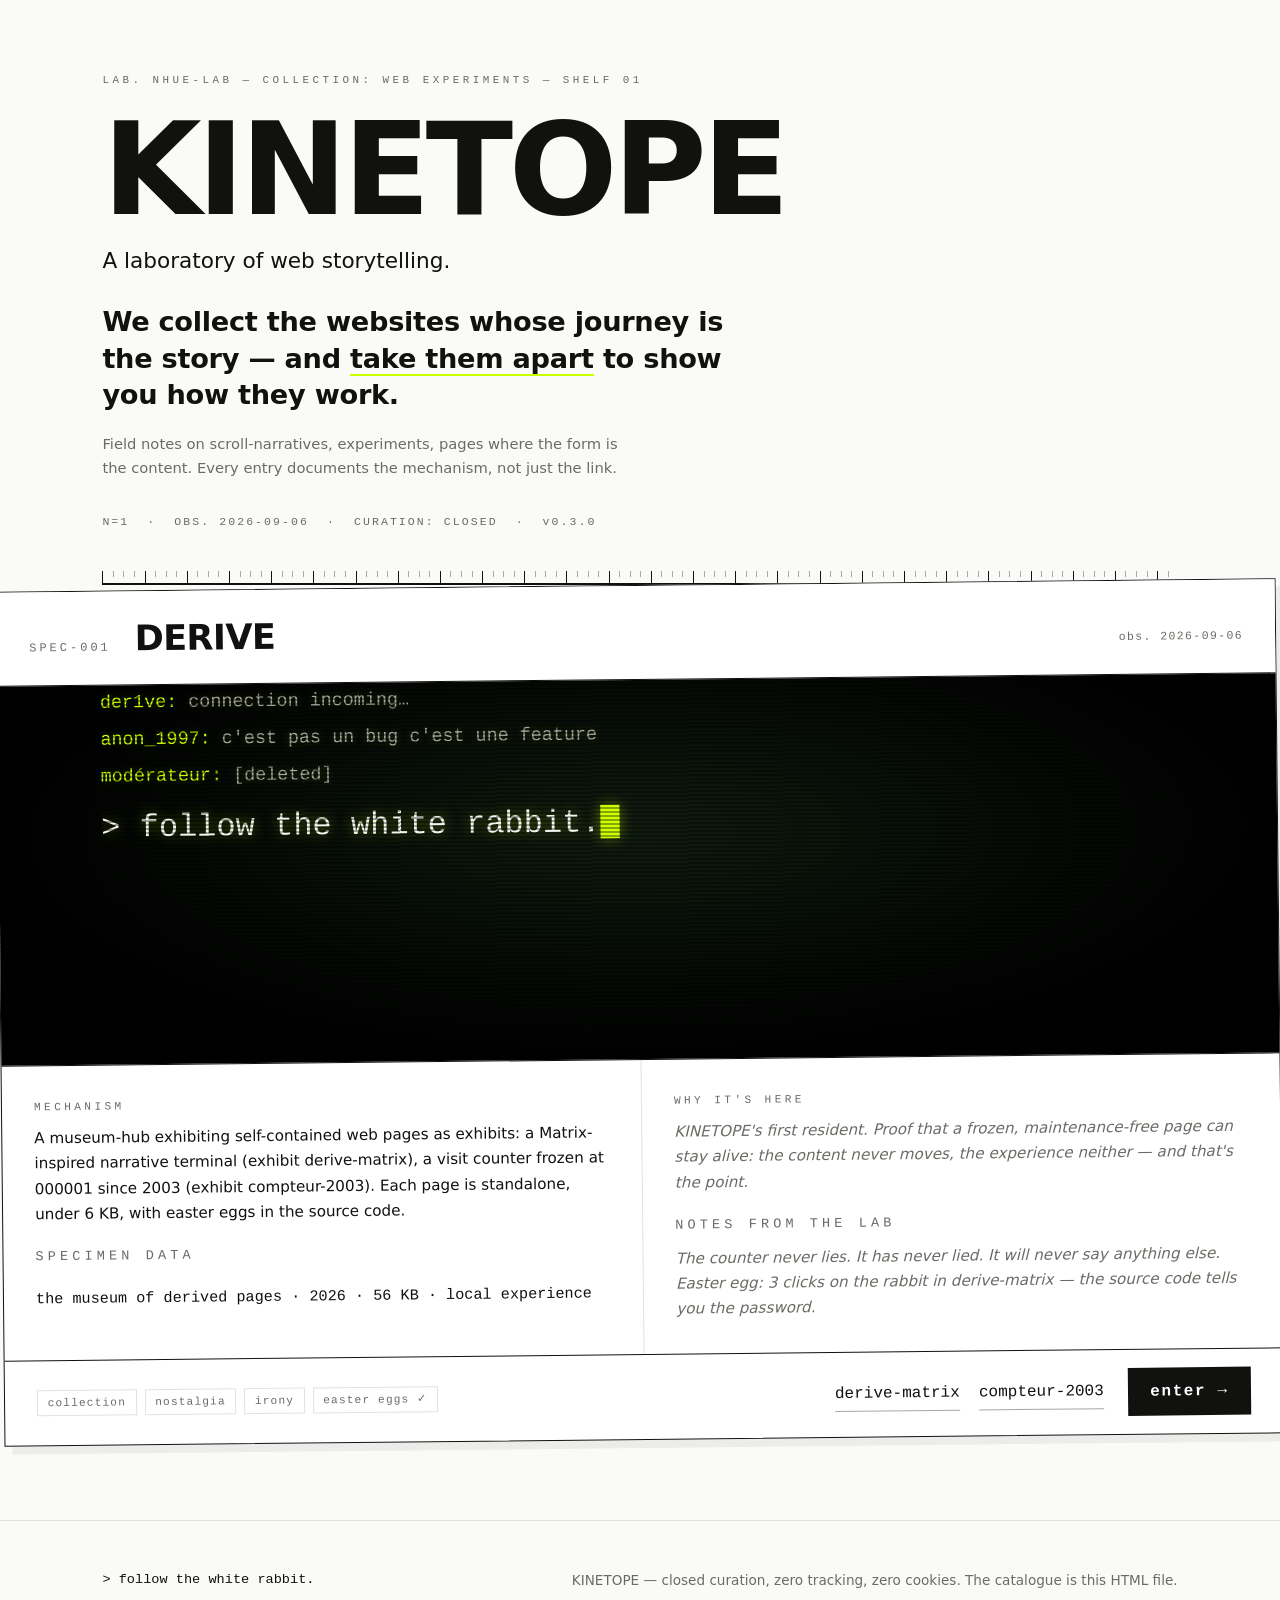
==== index.html @ b3e2f7eb "feat: hero — proposition de valeur en trois temps (nom, promesse, doctrine) + accent acide sur 'take" ====
<!DOCTYPE html>
<html lang="en">
<head>
<meta charset="utf-8">
<meta name="viewport" content="width=device-width, initial-scale=1">
<meta name="description" content="KINETOPE — a laboratory of web storytelling.">
<meta http-equiv="Content-Security-Policy" content="default-src 'none'; style-src 'self'">
<title>KINETOPE — a laboratory of web storytelling</title>
<link rel="stylesheet" href="style.css">
</head>
<body>

<header class="hero">
  <p class="sur-titre">LAB. NHUE-LAB — COLLECTION: WEB EXPERIMENTS — SHELF 01</p>
  <h1 class="logo">KINETOPE</h1>
  <p class="tagline">A laboratory of web storytelling.</p>
  <p class="valeur">We collect the websites whose journey is the story — and <em>take them
  apart</em> to show you how they work.</p>
  <p class="detail">Field notes on scroll-narratives, experiments, pages where the form is
  the content. Every entry documents the mechanism, not just the link.</p>
  <p class="status">N=1&nbsp;&nbsp;·&nbsp;&nbsp;OBS. 2026-09-06&nbsp;&nbsp;·&nbsp;&nbsp;CURATION: CLOSED&nbsp;&nbsp;·&nbsp;&nbsp;v0.3.0</p>
  <div class="regle" aria-hidden="true">
    <span></span><span></span><span></span><span></span><span></span><span></span><span></span><span></span><span></span><span></span><span></span><span></span><span></span><span></span><span></span><span></span><span></span><span></span><span></span><span></span><span></span><span></span><span></span><span></span><span></span><span></span><span></span><span></span><span></span><span></span><span></span><span></span><span></span><span></span><span></span><span></span><span></span><span></span><span></span><span></span><span></span><span></span><span></span><span></span><span></span><span></span><span></span><span></span><span></span><span></span><span></span><span></span><span></span><span></span><span></span><span></span><span></span><span></span><span></span><span></span><span></span><span></span><span></span><span></span><span></span><span></span><span></span><span></span><span></span><span></span><span></span><span></span><span></span><span></span><span></span><span></span><span></span><span></span><span></span><span></span><span></span><span></span><span></span><span></span><span></span><span></span><span></span><span></span><span></span><span></span><span></span><span></span><span></span><span></span><span></span><span></span><span></span><span></span><span></span><span></span><span></span><span></span>
  </div>
</header>

<main>

  <!-- ============================================================
       SPEC-001 — DERIVE
       Ajouter un spécimen = copier ce bloc, incrémenter SPEC-00N.
       La scène est la seule zone colorée : elle appartient au site.
       Les .anno sont des annotations de marge : changées à chaque
       spécimen, invisibles sous 1100px, jamais expliquées.
       ============================================================ -->
  <p class="anno anno-gauche" aria-hidden="true">fig. 1 — subject claims it is "not a blog".</p>
  <p class="anno anno-droite" aria-hidden="true">peer-reviewed by nobody, approved by everyone</p>

  <article class="fiche">
    <div class="tete">
      <span class="ref">SPEC-001</span>
      <h2>DERIVE</h2>
      <span class="obs">obs. 2026-09-06</span>
    </div>

    <a class="scene scene-terminal" href="sites/derive/hub.html" aria-label="Enter DERIVE — the museum of derived pages">
      <div class="scanlines" aria-hidden="true"></div>
      <p class="t"><b>der1ve:</b> connection incoming…</p>
      <p class="t"><b>anon_1997:</b> c'est pas un bug c'est une feature</p>
      <p class="t"><b>modérateur:</b> [deleted]</p>
      <p class="t grand caret">&gt; follow the white rabbit.</p>
      <span class="cta-hover" aria-hidden="true">enter the terminal →</span>
    </a>

    <div class="corps">
      <div>
        <p class="label">mechanism</p>
        <p>A museum-hub exhibiting self-contained web pages as exhibits: a Matrix-inspired
        narrative terminal (exhibit derive-matrix), a visit counter frozen at 000001 since 2003
        (exhibit compteur-2003). Each page is standalone, under 6 KB, with easter eggs in the
        source code.</p>
        <p class="label data">specimen data</p>
        <p class="data">the museum of derived pages · 2026 · 56 KB · local experience</p>
      </div>
      <div>
        <p class="label">why it's here</p>
        <p class="pourquoi">KINETOPE's first resident. Proof that a frozen, maintenance-free
        page can stay alive: the content never moves, the experience neither — and that's the point.</p>
        <p class="label data">notes from the lab</p>
        <p class="pourquoi">The counter never lies. It has never lied. It will never say anything
        else. Easter egg: 3 clicks on the rabbit in derive-matrix — the source code tells you
        the password.</p>
      </div>
    </div>

    <div class="pied">
      <div class="tags">
        <span>collection</span><span>nostalgia</span><span>irony</span><span>easter eggs ✓</span>
      </div>
      <ul class="exhibits">
        <li><a href="sites/derive/derive-matrix/">derive-matrix</a></li>
        <li><a href="sites/derive/compteur-2003/">compteur-2003</a></li>
      </ul>
      <a class="cta" href="sites/derive/hub.html">enter →</a>
    </div>
  </article>

</main>

<footer>
  <p class="signature">&gt; follow the white rabbit.</p>
  <p>KINETOPE — closed curation, zero tracking, zero cookies. The catalogue is this HTML file.</p>
</footer>

</body>
</html>
---- style.css ----
/* KINETOPE v6 — neutral laboratory chrome. The platform stays quiet; the specimens carry the color.
   Rule: every expressive choice (acid green, CRT, glow) belongs to the specimens, never to the lab. */
:root {
  --papier: #fafaf8;      /* lab paper */
  --encre: #111110;       /* ink */
  --gris: #6b6b66;
  --gris-clair: #a8a8a2;
  --ligne: #e2e2de;       /* hairlines */
  --acide: #ccff00;       /* reserved: data labels + status only, tiny surfaces */
  --mono: ui-monospace, "Cascadia Mono", Consolas, monospace;
  --sans: system-ui, -apple-system, "Segoe UI", sans-serif;
}

* { margin: 0; padding: 0; box-sizing: border-box; }
html { scroll-behavior: smooth; }

body {
  background: var(--papier);
  color: var(--encre);
  font-family: var(--sans);
  line-height: 1.65;
}

/* ===== Hero — cartouche de spécimen : précision obsessionnelle, zéro décoration ===== */
.hero { padding: 8vh 8vw 0; border-bottom: 0; position: relative; }

/* ligne d'archive au-dessus du nom : petite, mono, pile à gauche */
.sur-titre {
  font-family: var(--mono);
  font-size: 0.68rem;
  letter-spacing: 0.32em;
  color: var(--gris);
  text-transform: uppercase;
  margin-bottom: 1.2rem;
}

.logo {
  font-family: var(--sans);
  font-size: clamp(3rem, 11vw, 8rem);
  font-weight: 800;
  letter-spacing: -0.035em;
  line-height: 0.95;
}
.tagline {
  margin-top: 0.75rem;
  font-size: clamp(1rem, 2.2vw, 1.35rem);
  color: var(--encre);
}

/* la proposition de valeur : une phrase, taille intermédiaire, encre — le pivot du cartouche */
.valeur {
  margin-top: 1.6rem;
  max-width: 34ch;
  font-family: var(--sans);
  font-size: clamp(1.15rem, 2.6vw, 1.7rem);
  font-weight: 600;
  line-height: 1.35;
  letter-spacing: -0.01em;
  color: var(--encre);
}
.valeur em { font-style: normal; border-bottom: 2px solid var(--acide); }
.detail { margin-top: 1.1rem; max-width: 58ch; color: var(--gris); font-size: 0.92rem; }

/* ligne d'instrumentation façon méta de rapport */
.status {
  margin-top: 2rem;
  font-family: var(--mono);
  font-size: 0.72rem;
  letter-spacing: 0.18em;
  color: var(--gris);
}
.status b { color: var(--encre); font-weight: 600; }

/* la règle graduée : sépare le cartouche du reste, ticks tous les 1% (les 4e plus longs) */
.regle {
  margin-top: 2.5rem;
  height: 14px;
  display: flex;
  align-items: flex-start;
  border-bottom: 2px solid var(--encre);
  overflow: hidden;
}
.regle span {
  flex: 1;
  height: 6px;
  border-left: 1px solid var(--gris-clair);
}
.regle span:nth-child(4n+1) { height: 12px; border-left-color: var(--encre); }

/* ===== Galerie — la gravité est cassée : les fiches sont mal posées sur la table ===== */
#galerie { padding: 5vh 8vw 9vh; }

.fiche {
  margin-bottom: 5rem;
  border: 1px solid var(--encre);
  background: #fff;
  box-shadow: 8px 8px 0 rgba(17,17,16,0.06);
}

/* inclinaisons déterministes : cycle fixe, pas d'aléa (nth-of-type) */
.fiche:nth-of-type(3n+1) { transform: rotate(-0.6deg); margin-left: 0; }
.fiche:nth-of-type(3n+2) { transform: rotate(0.4deg);  margin-left: 3vw; }
.fiche:nth-of-type(3n)   { transform: rotate(-0.3deg); margin-right: 3vw; }

/* au survol, la fiche se redresse : le labo a remarqué votre regard */
.fiche { transition: transform 0.35s ease, box-shadow 0.35s ease; }
.fiche:hover, .fiche:focus-within {
  transform: rotate(0deg) scale(1.005);
  box-shadow: 12px 12px 0 rgba(17,17,16,0.08);
}

/* ===== Annotations de marges — le labo bavarde dans les interstices ===== */
.anno {
  font-family: var(--mono);
  font-size: 0.68rem;
  color: var(--gris-clair);
  font-style: italic;
  letter-spacing: 0.05em;
  display: block;
  max-width: 18ch;
  line-height: 1.4;
}
.anno-gauche { float: left; margin: 0.5rem 0 0 -11vw; transform: rotate(-2deg); }
.anno-droite { float: right; margin: -1rem -11vw 0 0; transform: rotate(1.5deg); text-align: right; }
#galerie { overflow: visible; }
@media (max-width: 1100px) {
  .anno-gauche, .anno-droite { display: none; } /* pas de marges assez larges : les annotations se taisent */
}

.fiche .tete {
  display: flex; align-items: baseline; gap: 1.5rem; flex-wrap: wrap;
  padding: 1.1rem 2rem; border-bottom: 1px solid var(--encre);
  background: #fff;
}
.fiche .ref { font-family: var(--mono); font-size: 0.75rem; letter-spacing: 0.25em; color: var(--gris); }
.fiche .tete h2 {
  font-size: clamp(1.5rem, 3.6vw, 2.2rem);
  font-weight: 800; letter-spacing: -0.02em; margin-right: auto;
}
.fiche .obs { font-family: var(--mono); font-size: 0.72rem; color: var(--gris); letter-spacing: 0.12em; }

/* ===== Scène : seule zone colorée de la fiche. Le contraste fait l'accroche. ===== */
.fiche .scene {
  display: block; position: relative;
  height: clamp(220px, 34vw, 380px);
  overflow: hidden;
  border-bottom: 1px solid var(--encre);
  text-decoration: none;
  color: #f5f5f0;
}
.fiche .scene:hover .cta-hover, .fiche .scene:focus-visible .cta-hover { opacity: 1; }
.cta-hover {
  position: absolute; right: 1.5rem; bottom: 1.5rem;
  background: var(--acide); color: #000;
  padding: 0.6rem 1.2rem; font-weight: 700; letter-spacing: 0.1em;
  font-family: var(--mono); font-size: 0.8rem;
  opacity: 0; transition: opacity 0.2s;
}

/* --- scène terminal : inchangée, c'est l'ADN du spécimen --- */
.scene-terminal {
  background: radial-gradient(ellipse at 50% 40%, #101c10 0%, #000 70%);
  display: flex; flex-direction: column; justify-content: center;
  padding: 0 8%;
  font-family: var(--mono);
}
.scene-terminal .scanlines {
  position: absolute; inset: 0; pointer-events: none;
  background: repeating-linear-gradient(0deg, transparent 0 2px, rgba(0,0,0,0.35) 2px 4px);
}
.scene-terminal .t {
  font-size: clamp(0.7rem, 1.8vw, 1.15rem);
  line-height: 2; white-space: nowrap; overflow: hidden;
  color: var(--gris-clair);
  text-shadow: 0 0 8px rgba(204,255,0,0.25);
}
.scene-terminal .t b { color: #ccff00; font-weight: 400; }
.scene-terminal .t.grand {
  color: #f5f5f0;
  font-size: clamp(1rem, 3.2vw, 2rem);
  text-shadow: 0 0 14px rgba(204,255,0,0.45);
}
.scene-terminal .caret::after { content: "█"; color: #ccff00; animation: caret 0.8s steps(1) infinite; }
@keyframes caret { 50% { opacity: 0; } }

/* --- scène 2003 : inchangée --- */
.scene-2003 {
  background: linear-gradient(180deg, #000040 0%, #000020 100%);
  display: flex; flex-direction: column; align-items: center; justify-content: center; gap: 4%;
  font-family: var(--sans);
}
.scene-2003 .titre2003 {
  color: #ffff00; font-weight: bold;
  font-size: clamp(0.9rem, 2.6vw, 1.6rem);
  text-shadow: 2px 2px 0 #ff0000, 4px 4px 0 #800000;
  transform: rotate(-2deg);
}
.scene-2003 .fen {
  background: #c0c0c0; border: 2px solid; border-color: #fff #404040 #404040 #fff;
  box-shadow: 6px 6px 0 rgba(0,0,0,0.5);
  width: min(70%, 420px);
}
.scene-2003 .fen .barre {
  background: linear-gradient(90deg, #000080, #1084d0);
  color: #fff; font-size: 0.7rem; padding: 4px 10px;
  display: flex; justify-content: space-between; font-weight: bold;
}
.scene-2003 .fen .barre i { background: #c0c0c0; color: #000; font-style: normal; padding: 0 6px; font-weight: normal; }
.scene-2003 .fen .contenu {
  color: #000; padding: 12px; font-size: clamp(0.6rem, 1.4vw, 0.85rem);
  display: flex; align-items: center; gap: 10px;
}
.scene-2003 .digits { display: flex; gap: 4px; }
.scene-2003 .d {
  font-family: var(--mono); font-weight: bold;
  font-size: clamp(1rem, 3vw, 1.9rem);
  color: #0f0; background: #001800; padding: 2px 8px;
  text-shadow: 0 0 10px #0f0; border: 1px solid #404040;
}
.scene-2003 .visiteur {
  color: #00ff00; font-size: clamp(0.55rem, 1.2vw, 0.75rem);
  font-weight: bold; letter-spacing: 0.15em;
  animation: mblink 1.2s steps(1) infinite;
}
@keyframes mblink { 50% { opacity: 0.3; } }

.scene-none {
  display: flex; align-items: center; justify-content: center;
  color: var(--gris); font-size: 0.8rem; letter-spacing: 0.3em;
  background: #f1f1ee;
}

/* ===== Corps : sur papier, sobre ===== */
.fiche .corps { display: grid; grid-template-columns: minmax(0, 1fr) minmax(0, 1fr); }
@media (max-width: 800px) { .fiche .corps { grid-template-columns: 1fr; } }
.fiche .corps > div { padding: 2rem; }
.fiche .corps > div + div { border-left: 1px solid var(--ligne); }
@media (max-width: 800px) {
  .fiche .corps > div + div { border-left: 0; border-top: 1px solid var(--ligne); }
}

.label {
  font-family: var(--mono);
  color: var(--gris);
  font-size: 0.7rem; letter-spacing: 0.3em;
  text-transform: uppercase; margin-bottom: 0.6rem;
}
.fiche .corps p:not(.label) { font-size: 0.95rem; }
.fiche .pourquoi { color: var(--gris); font-style: italic; }
.fiche .data { margin-top: 1.2rem; font-family: var(--mono); font-size: 0.85rem; }

.fiche .pied {
  display: flex; align-items: center; gap: 1.5rem; flex-wrap: wrap;
  padding: 1.1rem 2rem; border-top: 1px solid var(--encre);
}
.tags { display: flex; gap: 0.5rem; flex-wrap: wrap; margin-right: auto; }
.tags span {
  border: 1px solid var(--ligne); padding: 0.15rem 0.6rem;
  font-family: var(--mono);
  font-size: 0.7rem; color: var(--gris); letter-spacing: 0.1em;
}

.fiche .exhibits { display: flex; gap: 1.2rem; flex-wrap: wrap; list-style: none; }
.fiche .exhibits a {
  font-family: var(--mono);
  color: var(--encre); text-decoration: none; border-bottom: 1px solid var(--gris-clair);
  display: inline-block; padding: 0.2rem 0;
}
.fiche .exhibits a:hover, .fiche .exhibits a:focus-visible {
  border-color: var(--encre);
}

.cta {
  font-family: var(--mono);
  color: #fff; background: var(--encre);
  padding: 0.7rem 1.4rem; min-height: 44px;
  text-decoration: none; font-weight: 700; letter-spacing: 0.1em; display: inline-block;
}
.cta:hover, .cta:focus-visible { background: #333; }

/* ===== Footer / noscript ===== */
footer {
  padding: 3rem 8vw; border-top: 1px solid var(--ligne);
  color: var(--gris); font-size: 0.85rem;
  display: flex; justify-content: space-between; flex-wrap: wrap; gap: 1rem;
}
.signature { font-family: var(--mono); color: var(--encre); }
.noscript { border: 1px dashed var(--gris-clair); padding: 1.5rem; color: var(--gris); }
.noscript a { color: var(--encre); }

/* ===== A11y ===== */
@media (prefers-reduced-motion: reduce) {
  html { scroll-behavior: auto; }
  .scene-terminal .caret::after { content: ""; }
  .scene-2003 .visiteur { animation: none; opacity: 1; }
  /* gravité cassée : posée mais figée, sans transition au survol */
  .fiche { transition: none; transform: none; }
  .fiche:hover, .fiche:focus-within { transform: none; }
  .anno-gauche, .anno-droite { transform: none; }
}
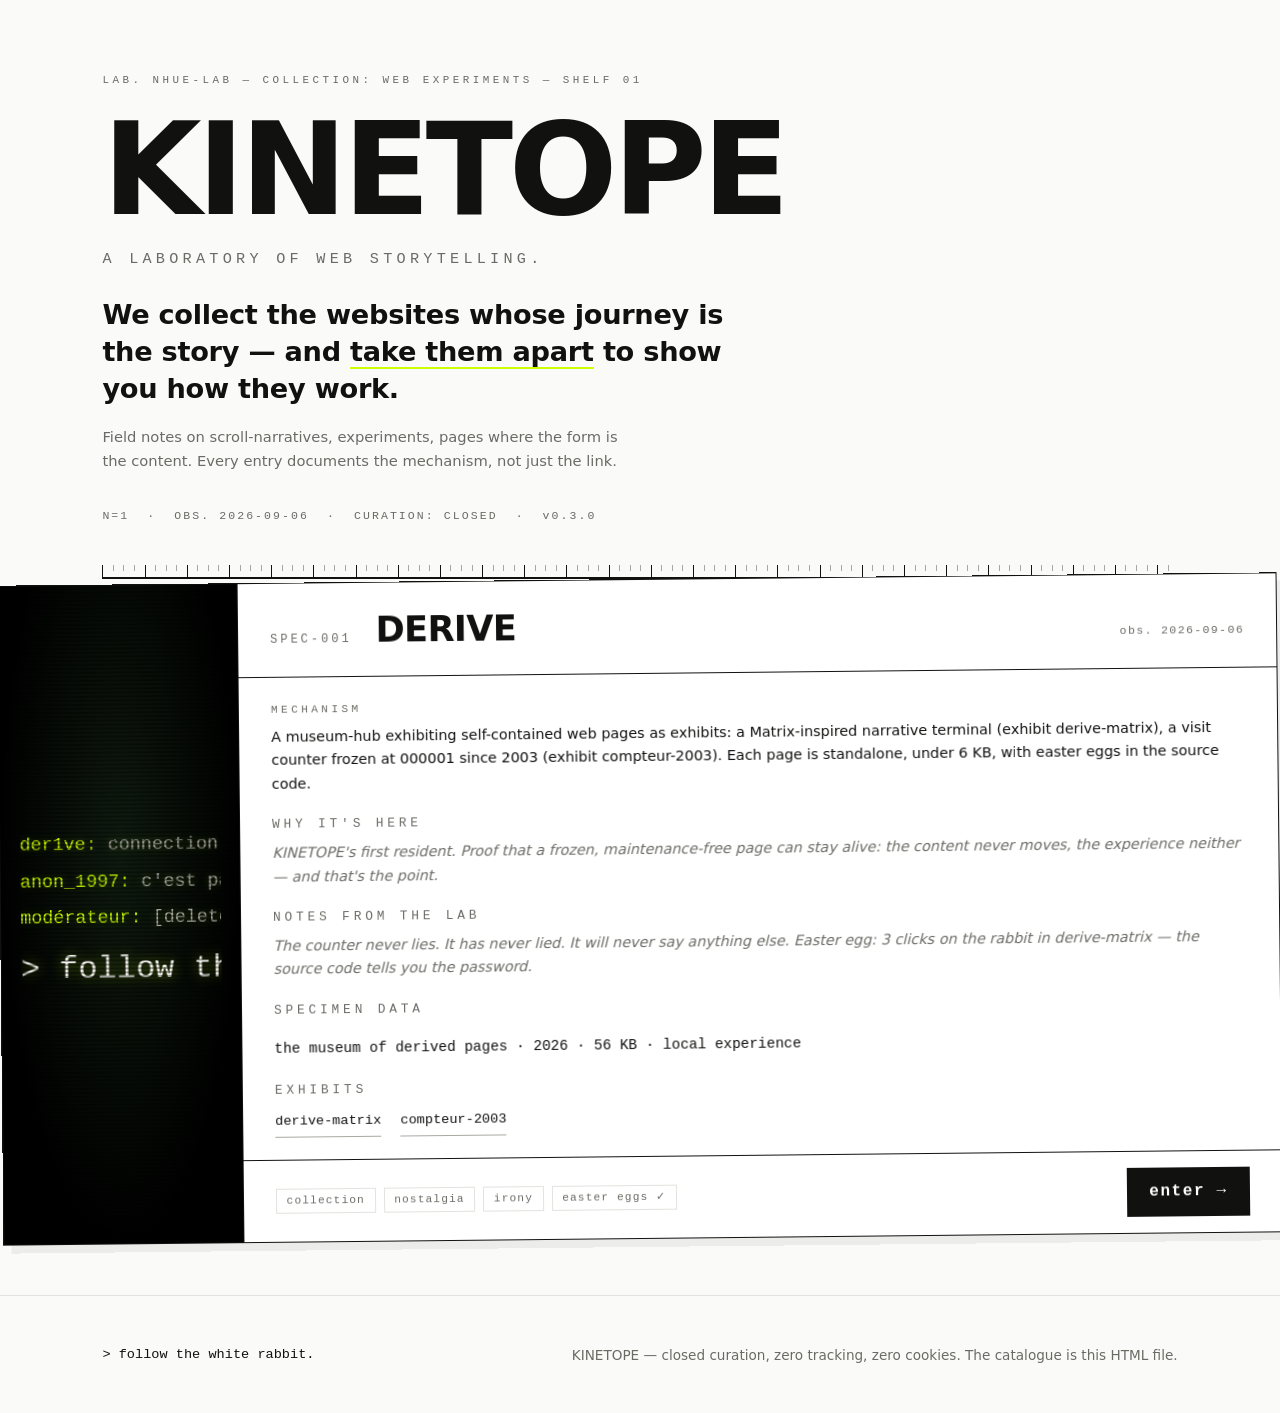
==== commit 6e63c69e: "feat: option B — planche-contact : vignette 240px à gauche + cartouche compact à droite" ====
--- a/index.html
+++ b/index.html
@@ -29,7 +29,7 @@
   <!-- ============================================================
        SPEC-001 — DERIVE
        Ajouter un spécimen = copier ce bloc, incrémenter SPEC-00N.
-       La scène est la seule zone colorée : elle appartient au site.
+       La vignette est la seule zone colorée : elle appartient au site.
        Les .anno sont des annotations de marge : changées à chaque
        spécimen, invisibles sous 1100px, jamais expliquées.
        ============================================================ -->
@@ -37,51 +37,50 @@
   <p class="anno anno-droite" aria-hidden="true">peer-reviewed by nobody, approved by everyone</p>
 
   <article class="fiche">
-    <div class="tete">
-      <span class="ref">SPEC-001</span>
-      <h2>DERIVE</h2>
-      <span class="obs">obs. 2026-09-06</span>
-    </div>
-
-    <a class="scene scene-terminal" href="sites/derive/hub.html" aria-label="Enter DERIVE — the museum of derived pages">
-      <div class="scanlines" aria-hidden="true"></div>
+    <a class="vignette scene-terminal" href="sites/derive/hub.html" aria-label="Enter DERIVE — the museum of derived pages" tabindex="-1" aria-hidden="true">
+      <div class="scanlines"></div>
       <p class="t"><b>der1ve:</b> connection incoming…</p>
       <p class="t"><b>anon_1997:</b> c'est pas un bug c'est une feature</p>
       <p class="t"><b>modérateur:</b> [deleted]</p>
       <p class="t grand caret">&gt; follow the white rabbit.</p>
-      <span class="cta-hover" aria-hidden="true">enter the terminal →</span>
+      <span class="cta-hover">open →</span>
     </a>
 
-    <div class="corps">
-      <div>
+    <div class="fiche-corps">
+      <div class="tete">
+        <span class="ref">SPEC-001</span>
+        <h2>DERIVE</h2>
+        <span class="obs">obs. 2026-09-06</span>
+      </div>
+
+      <div class="corps">
         <p class="label">mechanism</p>
         <p>A museum-hub exhibiting self-contained web pages as exhibits: a Matrix-inspired
         narrative terminal (exhibit derive-matrix), a visit counter frozen at 000001 since 2003
         (exhibit compteur-2003). Each page is standalone, under 6 KB, with easter eggs in the
         source code.</p>
-        <p class="label data">specimen data</p>
-        <p class="data">the museum of derived pages · 2026 · 56 KB · local experience</p>
-      </div>
-      <div>
-        <p class="label">why it's here</p>
+        <p class="label data">why it's here</p>
         <p class="pourquoi">KINETOPE's first resident. Proof that a frozen, maintenance-free
         page can stay alive: the content never moves, the experience neither — and that's the point.</p>
         <p class="label data">notes from the lab</p>
         <p class="pourquoi">The counter never lies. It has never lied. It will never say anything
-        else. Easter egg: 3 clicks on the rabbit in derive-matrix — the source code tells you
-        the password.</p>
+        else. Easter egg: 3 clicks on the rabbit in derive-matrix — the source code tells you the
+        password.</p>
+        <p class="label data">specimen data</p>
+        <p class="data">the museum of derived pages · 2026 · 56 KB · local experience</p>
+        <p class="label data">exhibits</p>
+        <ul class="exhibits">
+          <li><a href="sites/derive/derive-matrix/">derive-matrix</a></li>
+          <li><a href="sites/derive/compteur-2003/">compteur-2003</a></li>
+        </ul>
       </div>
-    </div>
 
-    <div class="pied">
-      <div class="tags">
-        <span>collection</span><span>nostalgia</span><span>irony</span><span>easter eggs ✓</span>
+      <div class="pied">
+        <div class="tags">
+          <span>collection</span><span>nostalgia</span><span>irony</span><span>easter eggs ✓</span>
+        </div>
+        <a class="cta" href="sites/derive/hub.html">enter →</a>
       </div>
-      <ul class="exhibits">
-        <li><a href="sites/derive/derive-matrix/">derive-matrix</a></li>
-        <li><a href="sites/derive/compteur-2003/">compteur-2003</a></li>
-      </ul>
-      <a class="cta" href="sites/derive/hub.html">enter →</a>
     </div>
   </article>
 
--- a/style.css
+++ b/style.css
@@ -40,11 +40,52 @@
   font-weight: 800;
   letter-spacing: -0.035em;
   line-height: 0.95;
+  position: relative;
+  display: inline-block;
+}
+
+/* 1 — balayage d'encre : le titre se révèle une fois au chargement (rideau qui se retire) */
+.logo::before {
+  content: "";
+  position: absolute;
+  inset: -0.08em -0.05em -0.05em -0.02em;  /* couvre l'encre des lettres, débordement minime */
+  background: var(--papier);
+  animation: rideau 0.9s steps(24, end) 0.15s forwards;
+  pointer-events: none;
+}
+@keyframes rideau {
+  to { transform: scaleX(0); transform-origin: right; }
+}
+/* l'origine doit rester à droite pendant l'animation : on la fixe dès le départ */
+.logo::before { transform-origin: right; }
+
+/* 5 — glitch d'inventaire : toutes les 12s, 300ms de dérive photocopie */
+.logo::after {
+  content: "KINETOPE";
+  position: absolute;
+  inset: 0;
+  color: transparent;
+  pointer-events: none;
+  animation: derivee 12s steps(1, end) infinite;
+}
+@keyframes derivee {
+  0%, 96.9%  { text-shadow: none; transform: none; clip-path: inset(0); }
+  97%        { text-shadow: -2px 0 rgba(255,45,85,0.55), 2px 0 rgba(204,255,0,0.55);
+               transform: translateX(1px); clip-path: inset(12% 0 58% 0); }
+  98%        { text-shadow: 2px 0 rgba(255,45,85,0.55), -2px 0 rgba(204,255,0,0.55);
+               transform: translateX(-2px); clip-path: inset(55% 0 18% 0); }
+  99%        { text-shadow: -1px 0 rgba(255,45,85,0.4), 1px 0 rgba(204,255,0,0.4);
+               transform: translateX(1px); clip-path: inset(30% 0 40% 0); }
+  100%       { text-shadow: none; transform: none; clip-path: inset(0); }
 }
 .tagline {
-  margin-top: 0.75rem;
-  font-size: clamp(1rem, 2.2vw, 1.35rem);
-  color: var(--encre);
+  margin-top: 1rem;
+  font-family: var(--mono);
+  font-size: clamp(0.72rem, 1.4vw, 0.95rem);
+  font-weight: 400;
+  text-transform: uppercase;
+  letter-spacing: 0.28em;
+  color: var(--gris);
 }
 
 /* la proposition de valeur : une phrase, taille intermédiaire, encre — le pivot du cartouche */
@@ -90,12 +131,17 @@
 /* ===== Galerie — la gravité est cassée : les fiches sont mal posées sur la table ===== */
 #galerie { padding: 5vh 8vw 9vh; }
 
+/* ===== Planche-contact : fiche en rangée = vignette + cartouche ===== */
 .fiche {
-  margin-bottom: 5rem;
+  display: grid;
+  grid-template-columns: 240px minmax(0, 1fr);
+  margin-bottom: 3.5rem;
   border: 1px solid var(--encre);
   background: #fff;
   box-shadow: 8px 8px 0 rgba(17,17,16,0.06);
-}
+  overflow: hidden;
+}
+@media (max-width: 800px) { .fiche { grid-template-columns: 1fr; } }
 
 /* inclinaisons déterministes : cycle fixe, pas d'aléa (nth-of-type) */
 .fiche:nth-of-type(3n+1) { transform: rotate(-0.6deg); margin-left: 0; }
@@ -139,21 +185,27 @@
 }
 .fiche .obs { font-family: var(--mono); font-size: 0.72rem; color: var(--gris); letter-spacing: 0.12em; }
 
-/* ===== Scène : seule zone colorée de la fiche. Le contraste fait l'accroche. ===== */
-.fiche .scene {
-  display: block; position: relative;
-  height: clamp(220px, 34vw, 380px);
+/* ===== Vignette : le portrait du spécimen — seule zone colorée de la fiche ===== */
+.fiche .vignette {
+  display: flex; flex-direction: column; justify-content: center;
+  position: relative;
+  min-height: 280px;
   overflow: hidden;
-  border-bottom: 1px solid var(--encre);
+  border-right: 1px solid var(--encre);
   text-decoration: none;
   color: #f5f5f0;
-}
-.fiche .scene:hover .cta-hover, .fiche .scene:focus-visible .cta-hover { opacity: 1; }
+  transition: filter 0.25s;
+}
+@media (max-width: 800px) {
+  .fiche .vignette { border-right: 0; border-bottom: 1px solid var(--encre); min-height: 180px; }
+}
+.fiche .vignette:hover { filter: brightness(1.15); }
+.fiche .vignette:hover .cta-hover { opacity: 1; }
 .cta-hover {
-  position: absolute; right: 1.5rem; bottom: 1.5rem;
+  position: absolute; right: 1rem; bottom: 1rem;
   background: var(--acide); color: #000;
-  padding: 0.6rem 1.2rem; font-weight: 700; letter-spacing: 0.1em;
-  font-family: var(--mono); font-size: 0.8rem;
+  padding: 0.5rem 1rem; font-weight: 700; letter-spacing: 0.1em;
+  font-family: var(--mono); font-size: 0.75rem;
   opacity: 0; transition: opacity 0.2s;
 }
 
@@ -230,28 +282,39 @@
   background: #f1f1ee;
 }
 
-/* ===== Corps : sur papier, sobre ===== */
-.fiche .corps { display: grid; grid-template-columns: minmax(0, 1fr) minmax(0, 1fr); }
-@media (max-width: 800px) { .fiche .corps { grid-template-columns: 1fr; } }
-.fiche .corps > div { padding: 2rem; }
-.fiche .corps > div + div { border-left: 1px solid var(--ligne); }
-@media (max-width: 800px) {
-  .fiche .corps > div + div { border-left: 0; border-top: 1px solid var(--ligne); }
-}
+/* ===== Corps du cartouche : une colonne, plus compact ===== */
+.fiche-corps { display: flex; flex-direction: column; min-width: 0; }
+
+.fiche .corps { padding: 1.4rem 2rem; }
 
 .label {
   font-family: var(--mono);
   color: var(--gris);
   font-size: 0.7rem; letter-spacing: 0.3em;
-  text-transform: uppercase; margin-bottom: 0.6rem;
-}
-.fiche .corps p:not(.label) { font-size: 0.95rem; }
+  text-transform: uppercase; margin-bottom: 0.4rem;
+}
+.fiche .corps p:not(.label) { font-size: 0.9rem; }
 .fiche .pourquoi { color: var(--gris); font-style: italic; }
-.fiche .data { margin-top: 1.2rem; font-family: var(--mono); font-size: 0.85rem; }
+.fiche .data { margin-top: 1.1rem; font-family: var(--mono); font-size: 0.8rem; }
+
+.fiche .exhibits { margin-top: 0.4rem; }
+.fiche .exhibits { display: flex; gap: 1.2rem; flex-wrap: wrap; list-style: none; }
+.fiche .exhibits a {
+  font-family: var(--mono);
+  font-size: 0.85rem;
+  color: var(--encre); text-decoration: none; border-bottom: 1px solid var(--gris-clair);
+  display: inline-block; padding: 0.1rem 0;
+}
+.fiche .exhibits a:hover, .fiche .exhibits a:focus-visible {
+  border-color: var(--encre);
+}
+
+.fiche .tete { border-bottom: 1px solid var(--encre); }
+.fiche .pied { border-top: 1px solid var(--encre); margin-top: auto; }
 
 .fiche .pied {
   display: flex; align-items: center; gap: 1.5rem; flex-wrap: wrap;
-  padding: 1.1rem 2rem; border-top: 1px solid var(--encre);
+  padding: 1rem 2rem;
 }
 .tags { display: flex; gap: 0.5rem; flex-wrap: wrap; margin-right: auto; }
 .tags span {
@@ -291,6 +354,8 @@
 /* ===== A11y ===== */
 @media (prefers-reduced-motion: reduce) {
   html { scroll-behavior: auto; }
+  .logo::before { animation: none; display: none; }   /* pas de rideau : titre visible d'emblée */
+  .logo::after { animation: none; content: none; }    /* pas de dérive */
   .scene-terminal .caret::after { content: ""; }
   .scene-2003 .visiteur { animation: none; opacity: 1; }
   /* gravité cassée : posée mais figée, sans transition au survol */
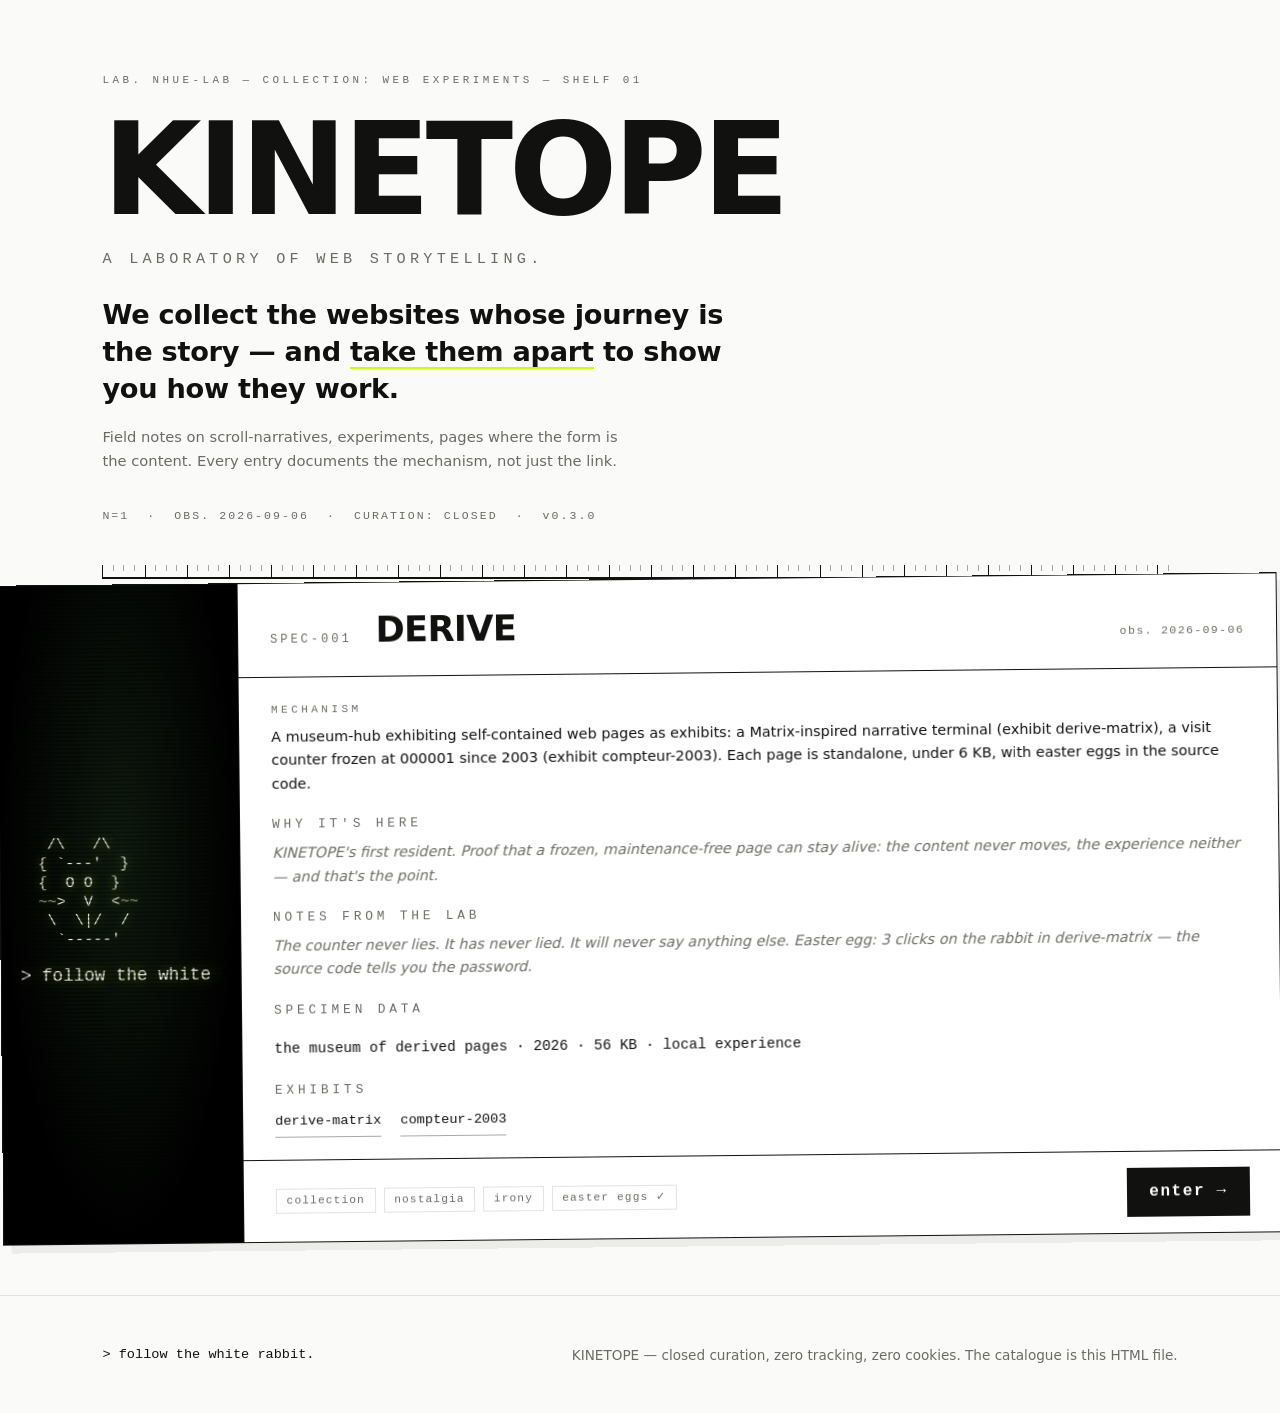
==== commit ea14c44a: "feat: vignette = scène signature — lapin ASCII glitché (CSS pur) + punchline, lisible à 240px" ====
--- a/index.html
+++ b/index.html
@@ -39,9 +39,13 @@
   <article class="fiche">
     <a class="vignette scene-terminal" href="sites/derive/hub.html" aria-label="Enter DERIVE — the museum of derived pages" tabindex="-1" aria-hidden="true">
       <div class="scanlines"></div>
-      <p class="t"><b>der1ve:</b> connection incoming…</p>
-      <p class="t"><b>anon_1997:</b> c'est pas un bug c'est une feature</p>
-      <p class="t"><b>modérateur:</b> [deleted]</p>
+      <pre class="lapin-mini">
+   /\   /\
+  { `---'  }
+  {  O O  }
+  ~~&gt;  V  &lt;~~
+   \  \|/  /
+    `-----'</pre>
       <p class="t grand caret">&gt; follow the white rabbit.</p>
       <span class="cta-hover">open →</span>
     </a>
--- a/style.css
+++ b/style.css
@@ -227,9 +227,28 @@
   text-shadow: 0 0 8px rgba(204,255,0,0.25);
 }
 .scene-terminal .t b { color: #ccff00; font-weight: 400; }
+/* le lapin miniature : la scène signature du spécimen, lisible à taille vignette */
+.lapin-mini {
+  font-family: var(--mono);
+  font-size: clamp(0.65rem, 1.4vw, 0.95rem);
+  line-height: 1.25;
+  color: #f5f5f0;
+  text-shadow: 0 0 10px rgba(204,255,0,0.5);
+  margin: 0 0 0.6rem;
+  animation: lapin-glitch 7s steps(1, end) infinite;
+}
+@keyframes lapin-glitch {
+  0%, 93.9% { transform: translateX(0); text-shadow: 0 0 10px rgba(204,255,0,0.5); }
+  94% { transform: translateX(-2px);
+        text-shadow: 2px 0 rgba(255,45,85,0.6), -2px 0 rgba(204,255,0,0.6); }
+  96% { transform: translateX(2px);
+        text-shadow: -2px 0 rgba(255,45,85,0.6), 2px 0 rgba(204,255,0,0.6); }
+  98%, 100% { transform: translateX(0); text-shadow: 0 0 10px rgba(204,255,0,0.5); }
+}
+
 .scene-terminal .t.grand {
   color: #f5f5f0;
-  font-size: clamp(1rem, 3.2vw, 2rem);
+  font-size: clamp(0.8rem, 1.6vw, 1.1rem);
   text-shadow: 0 0 14px rgba(204,255,0,0.45);
 }
 .scene-terminal .caret::after { content: "█"; color: #ccff00; animation: caret 0.8s steps(1) infinite; }
@@ -362,4 +381,5 @@
   .fiche { transition: none; transform: none; }
   .fiche:hover, .fiche:focus-within { transform: none; }
   .anno-gauche, .anno-droite { transform: none; }
-}
+  .lapin-mini { animation: none; }   /* le lapin reste posé, glow fixe */
+}
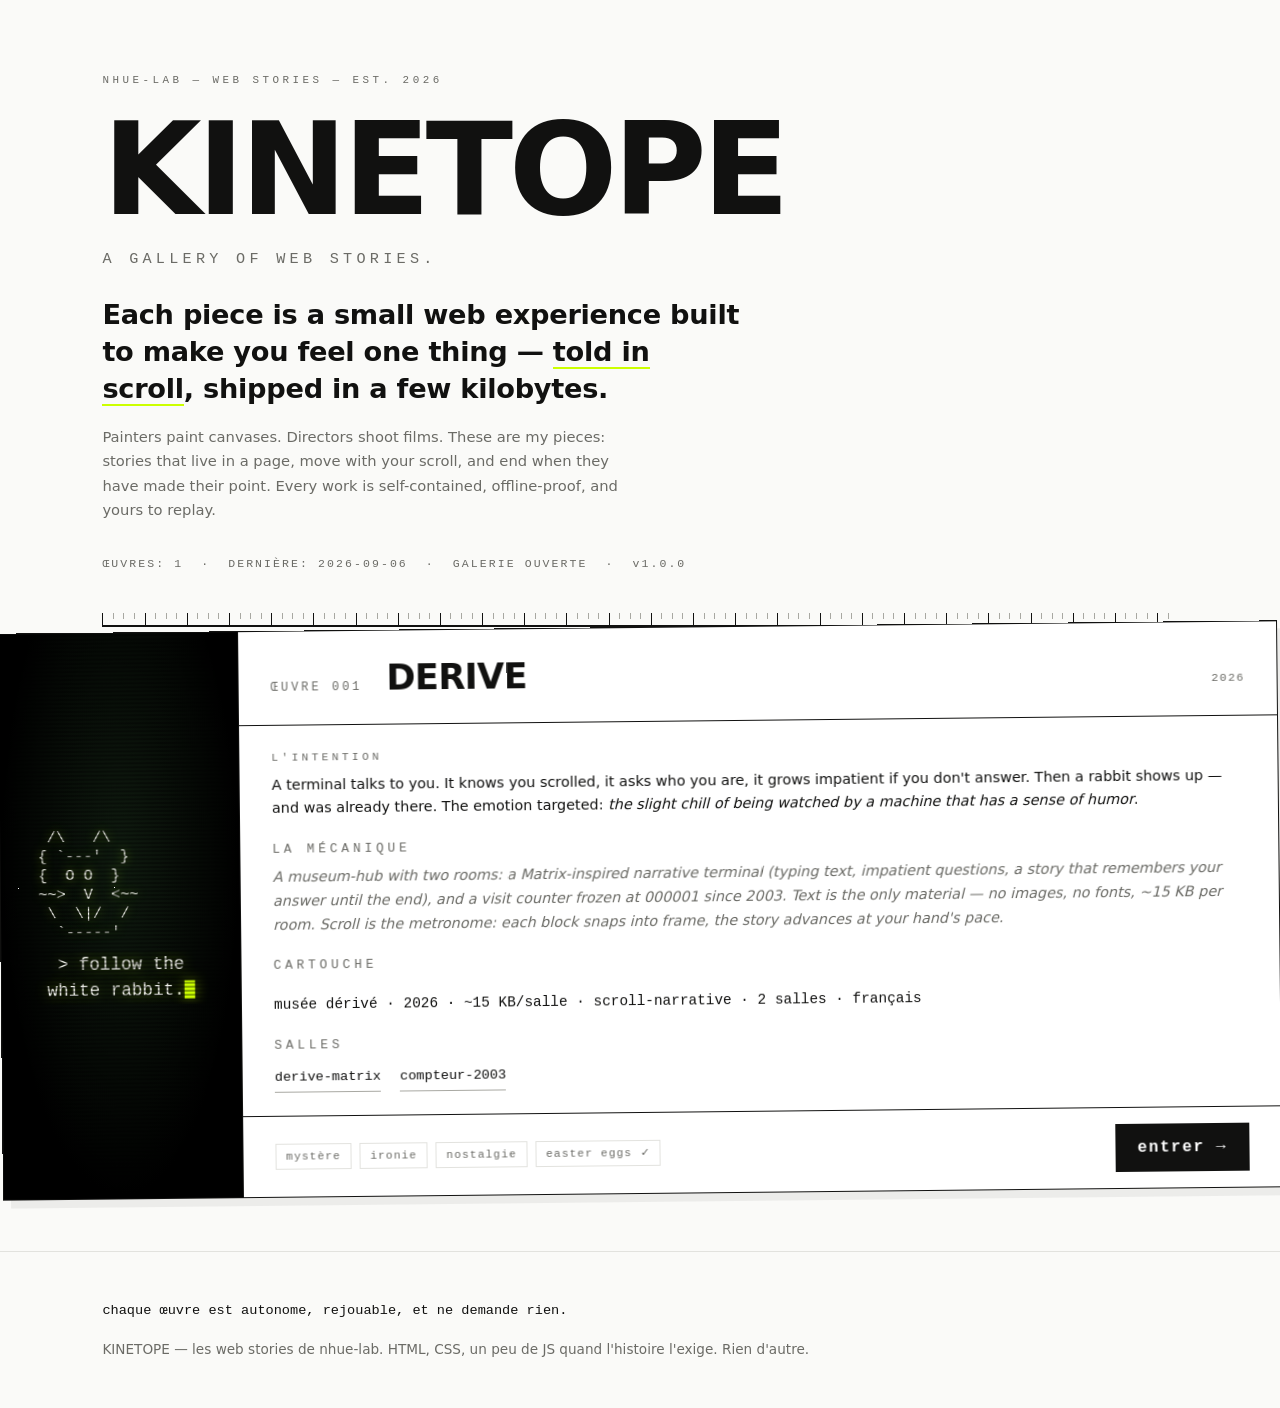
==== commit c2c9d618: "refonte: KINETOPE devient une galerie d'auteur — œuvres, cartouches d'intention, manifeste en 6 règl" ====
--- a/index.html
+++ b/index.html
@@ -3,22 +3,23 @@
 <head>
 <meta charset="utf-8">
 <meta name="viewport" content="width=device-width, initial-scale=1">
-<meta name="description" content="KINETOPE — a laboratory of web storytelling.">
+<meta name="description" content="KINETOPE — web stories by nhue-lab. Small, self-contained, emotional.">
 <meta http-equiv="Content-Security-Policy" content="default-src 'none'; style-src 'self'">
-<title>KINETOPE — a laboratory of web storytelling</title>
+<title>KINETOPE — web stories by nhue-lab</title>
 <link rel="stylesheet" href="style.css">
 </head>
 <body>
 
 <header class="hero">
-  <p class="sur-titre">LAB. NHUE-LAB — COLLECTION: WEB EXPERIMENTS — SHELF 01</p>
+  <p class="sur-titre">NHUE-LAB — WEB STORIES — EST. 2026</p>
   <h1 class="logo">KINETOPE</h1>
-  <p class="tagline">A laboratory of web storytelling.</p>
-  <p class="valeur">We collect the websites whose journey is the story — and <em>take them
-  apart</em> to show you how they work.</p>
-  <p class="detail">Field notes on scroll-narratives, experiments, pages where the form is
-  the content. Every entry documents the mechanism, not just the link.</p>
-  <p class="status">N=1&nbsp;&nbsp;·&nbsp;&nbsp;OBS. 2026-09-06&nbsp;&nbsp;·&nbsp;&nbsp;CURATION: CLOSED&nbsp;&nbsp;·&nbsp;&nbsp;v0.3.0</p>
+  <p class="tagline">A gallery of web stories.</p>
+  <p class="valeur">Each piece is a small web experience built to make you feel one
+  thing — <em>told in scroll</em>, shipped in a few kilobytes.</p>
+  <p class="detail">Painters paint canvases. Directors shoot films. These are my pieces:
+  stories that live in a page, move with your scroll, and end when they have made
+  their point. Every work is self-contained, offline-proof, and yours to replay.</p>
+  <p class="status">ŒUVRES: 1&nbsp;&nbsp;·&nbsp;&nbsp;DERNIÈRE: 2026-09-06&nbsp;&nbsp;·&nbsp;&nbsp;GALERIE OUVERTE&nbsp;&nbsp;·&nbsp;&nbsp;v1.0.0</p>
   <div class="regle" aria-hidden="true">
     <span></span><span></span><span></span><span></span><span></span><span></span><span></span><span></span><span></span><span></span><span></span><span></span><span></span><span></span><span></span><span></span><span></span><span></span><span></span><span></span><span></span><span></span><span></span><span></span><span></span><span></span><span></span><span></span><span></span><span></span><span></span><span></span><span></span><span></span><span></span><span></span><span></span><span></span><span></span><span></span><span></span><span></span><span></span><span></span><span></span><span></span><span></span><span></span><span></span><span></span><span></span><span></span><span></span><span></span><span></span><span></span><span></span><span></span><span></span><span></span><span></span><span></span><span></span><span></span><span></span><span></span><span></span><span></span><span></span><span></span><span></span><span></span><span></span><span></span><span></span><span></span><span></span><span></span><span></span><span></span><span></span><span></span><span></span><span></span><span></span><span></span><span></span><span></span><span></span><span></span><span></span><span></span><span></span><span></span><span></span><span></span><span></span><span></span><span></span><span></span><span></span><span></span>
   </div>
@@ -27,14 +28,15 @@
 <main>
 
   <!-- ============================================================
-       SPEC-001 — DERIVE
-       Ajouter un spécimen = copier ce bloc, incrémenter SPEC-00N.
-       La vignette est la seule zone colorée : elle appartient au site.
+       ŒUVRE 001 — DERIVE
+       Ajouter une œuvre = copier ce bloc, incrémenter 00N.
+       La vignette est la seule zone colorée : elle appartient à l'œuvre.
+       Cartouche d'auteur : intention d'abord, mécanique ensuite.
        Les .anno sont des annotations de marge : changées à chaque
-       spécimen, invisibles sous 1100px, jamais expliquées.
+       œuvre, invisibles sous 1100px, jamais expliquées.
        ============================================================ -->
-  <p class="anno anno-gauche" aria-hidden="true">fig. 1 — subject claims it is "not a blog".</p>
-  <p class="anno anno-droite" aria-hidden="true">peer-reviewed by nobody, approved by everyone</p>
+  <p class="anno anno-gauche" aria-hidden="true">fig. 1 — the artist claims it is "not a blog".</p>
+  <p class="anno anno-droite" aria-hidden="true">certified replayable. forever.</p>
 
   <article class="fiche">
     <a class="vignette scene-terminal" href="sites/derive/hub.html" aria-label="Enter DERIVE — the museum of derived pages" tabindex="-1" aria-hidden="true">
@@ -52,27 +54,26 @@
 
     <div class="fiche-corps">
       <div class="tete">
-        <span class="ref">SPEC-001</span>
+        <span class="ref">ŒUVRE 001</span>
         <h2>DERIVE</h2>
-        <span class="obs">obs. 2026-09-06</span>
+        <span class="obs">2026</span>
       </div>
 
       <div class="corps">
-        <p class="label">mechanism</p>
-        <p>A museum-hub exhibiting self-contained web pages as exhibits: a Matrix-inspired
-        narrative terminal (exhibit derive-matrix), a visit counter frozen at 000001 since 2003
-        (exhibit compteur-2003). Each page is standalone, under 6 KB, with easter eggs in the
-        source code.</p>
-        <p class="label data">why it's here</p>
-        <p class="pourquoi">KINETOPE's first resident. Proof that a frozen, maintenance-free
-        page can stay alive: the content never moves, the experience neither — and that's the point.</p>
-        <p class="label data">notes from the lab</p>
-        <p class="pourquoi">The counter never lies. It has never lied. It will never say anything
-        else. Easter egg: 3 clicks on the rabbit in derive-matrix — the source code tells you the
-        password.</p>
-        <p class="label data">specimen data</p>
-        <p class="data">the museum of derived pages · 2026 · 56 KB · local experience</p>
-        <p class="label data">exhibits</p>
+        <p class="label">l'intention</p>
+        <p>A terminal talks to you. It knows you scrolled, it asks who you are,
+        it grows impatient if you don't answer. Then a rabbit shows up — and was
+        already there. The emotion targeted: <em class="clef">the slight chill of
+        being watched by a machine that has a sense of humor</em>.</p>
+        <p class="label data">la mécanique</p>
+        <p class="pourquoi">A museum-hub with two rooms: a Matrix-inspired narrative
+        terminal (typing text, impatient questions, a story that remembers your answer
+        until the end), and a visit counter frozen at 000001 since 2003. Text is the
+        only material — no images, no fonts, ~15 KB per room. Scroll is the metronome:
+        each block snaps into frame, the story advances at your hand's pace.</p>
+        <p class="label data">cartouche</p>
+        <p class="data">musée dérivé · 2026 · ~15 KB/salle · scroll-narrative · 2 salles · français</p>
+        <p class="label data">salles</p>
         <ul class="exhibits">
           <li><a href="sites/derive/derive-matrix/">derive-matrix</a></li>
           <li><a href="sites/derive/compteur-2003/">compteur-2003</a></li>
@@ -81,9 +82,9 @@
 
       <div class="pied">
         <div class="tags">
-          <span>collection</span><span>nostalgia</span><span>irony</span><span>easter eggs ✓</span>
+          <span>mystère</span><span>ironie</span><span>nostalgie</span><span>easter eggs ✓</span>
         </div>
-        <a class="cta" href="sites/derive/hub.html">enter →</a>
+        <a class="cta" href="sites/derive/hub.html">entrer →</a>
       </div>
     </div>
   </article>
@@ -91,8 +92,8 @@
 </main>
 
 <footer>
-  <p class="signature">&gt; follow the white rabbit.</p>
-  <p>KINETOPE — closed curation, zero tracking, zero cookies. The catalogue is this HTML file.</p>
+  <p class="signature">chaque œuvre est autonome, rejouable, et ne demande rien.</p>
+  <p>KINETOPE — les web stories de nhue-lab. HTML, CSS, un peu de JS quand l'histoire l'exige. Rien d'autre.</p>
 </footer>
 
 </body>
--- a/style.css
+++ b/style.css
@@ -227,6 +227,15 @@
   text-shadow: 0 0 8px rgba(204,255,0,0.25);
 }
 .scene-terminal .t b { color: #ccff00; font-weight: 400; }
+/* la punchline dans la vignette : wraps sur 2 lignes, centrée */
+.vignette .t.grand {
+  white-space: normal;
+  text-align: center;
+  font-size: clamp(0.75rem, 1.5vw, 1rem);
+  line-height: 1.5;
+  padding: 0 1rem;
+}
+
 /* le lapin miniature : la scène signature du spécimen, lisible à taille vignette */
 .lapin-mini {
   font-family: var(--mono);
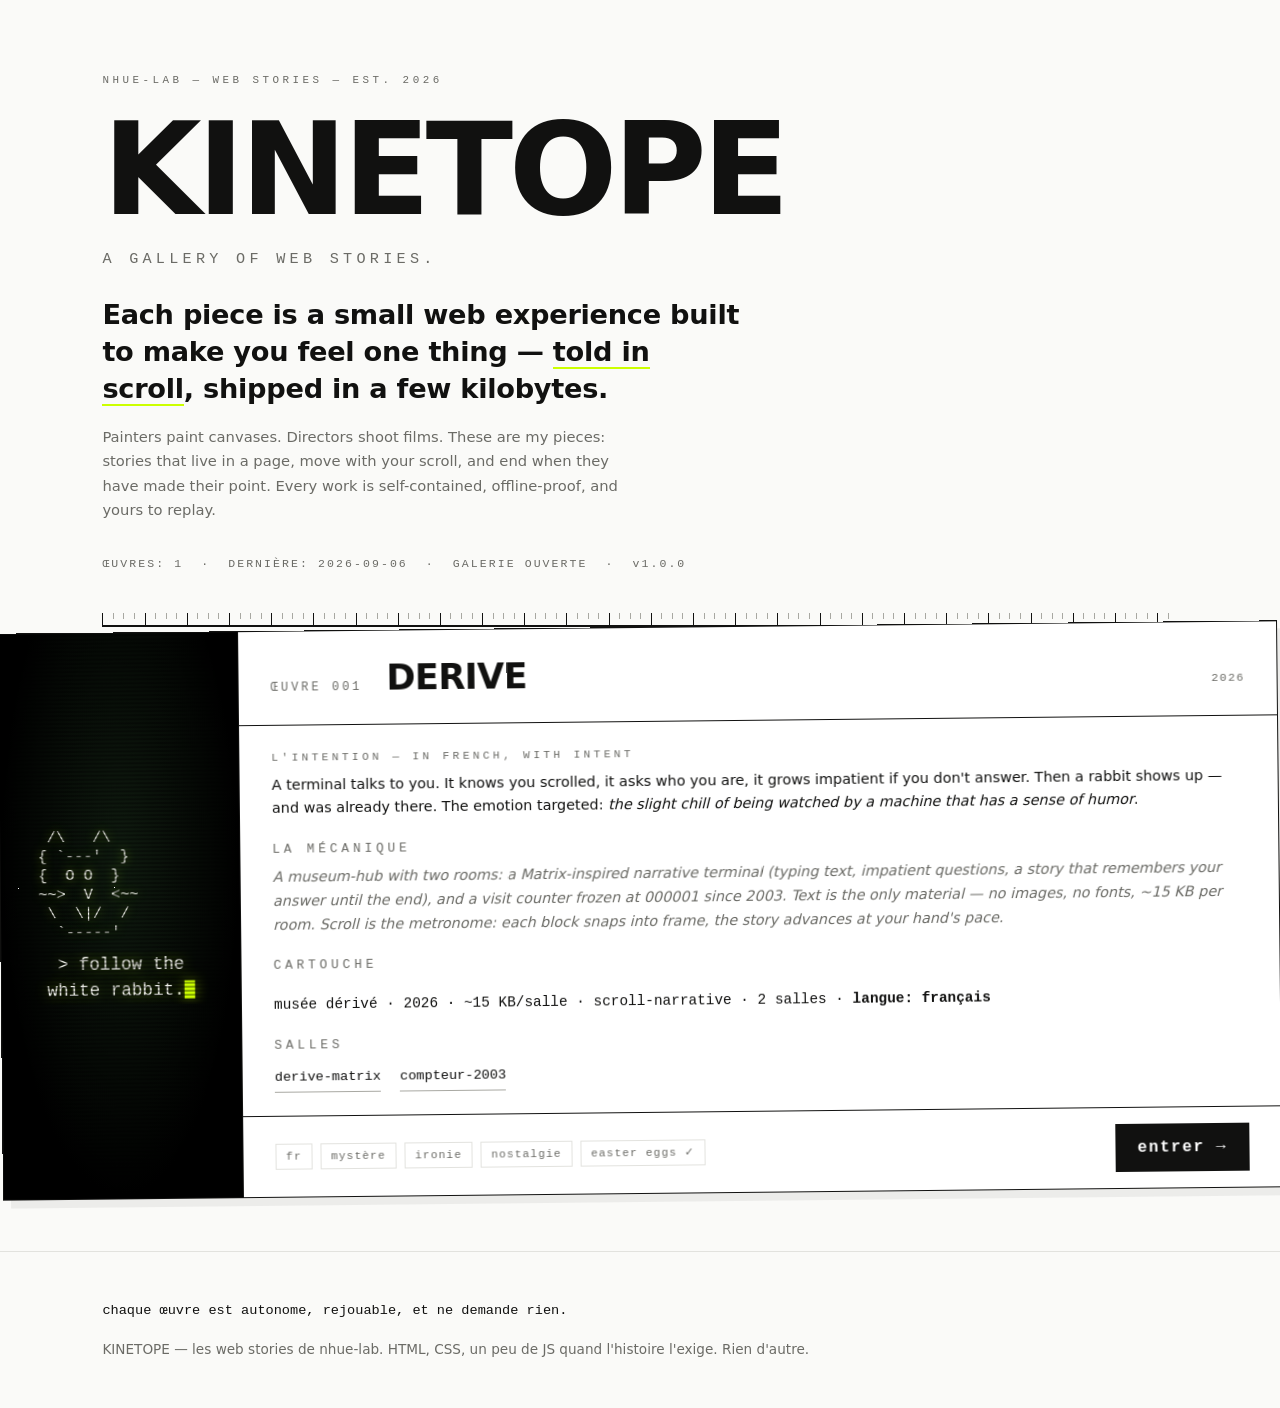
==== commit 7954cee4: "feat: politique de langue — galerie EN, chaque œuvre déclare sa langue (cartouche + tag + README)" ====
--- a/index.html
+++ b/index.html
@@ -60,7 +60,7 @@
       </div>
 
       <div class="corps">
-        <p class="label">l'intention</p>
+        <p class="label">l'intention — in french, with intent</p>
         <p>A terminal talks to you. It knows you scrolled, it asks who you are,
         it grows impatient if you don't answer. Then a rabbit shows up — and was
         already there. The emotion targeted: <em class="clef">the slight chill of
@@ -72,7 +72,7 @@
         only material — no images, no fonts, ~15 KB per room. Scroll is the metronome:
         each block snaps into frame, the story advances at your hand's pace.</p>
         <p class="label data">cartouche</p>
-        <p class="data">musée dérivé · 2026 · ~15 KB/salle · scroll-narrative · 2 salles · français</p>
+        <p class="data">musée dérivé · 2026 · ~15 KB/salle · scroll-narrative · 2 salles · <b lang="fr">langue: français</b></p>
         <p class="label data">salles</p>
         <ul class="exhibits">
           <li><a href="sites/derive/derive-matrix/">derive-matrix</a></li>
@@ -82,7 +82,7 @@
 
       <div class="pied">
         <div class="tags">
-          <span>mystère</span><span>ironie</span><span>nostalgie</span><span>easter eggs ✓</span>
+          <span lang="fr">fr</span><span>mystère</span><span>ironie</span><span>nostalgie</span><span>easter eggs ✓</span>
         </div>
         <a class="cta" href="sites/derive/hub.html">entrer →</a>
       </div>
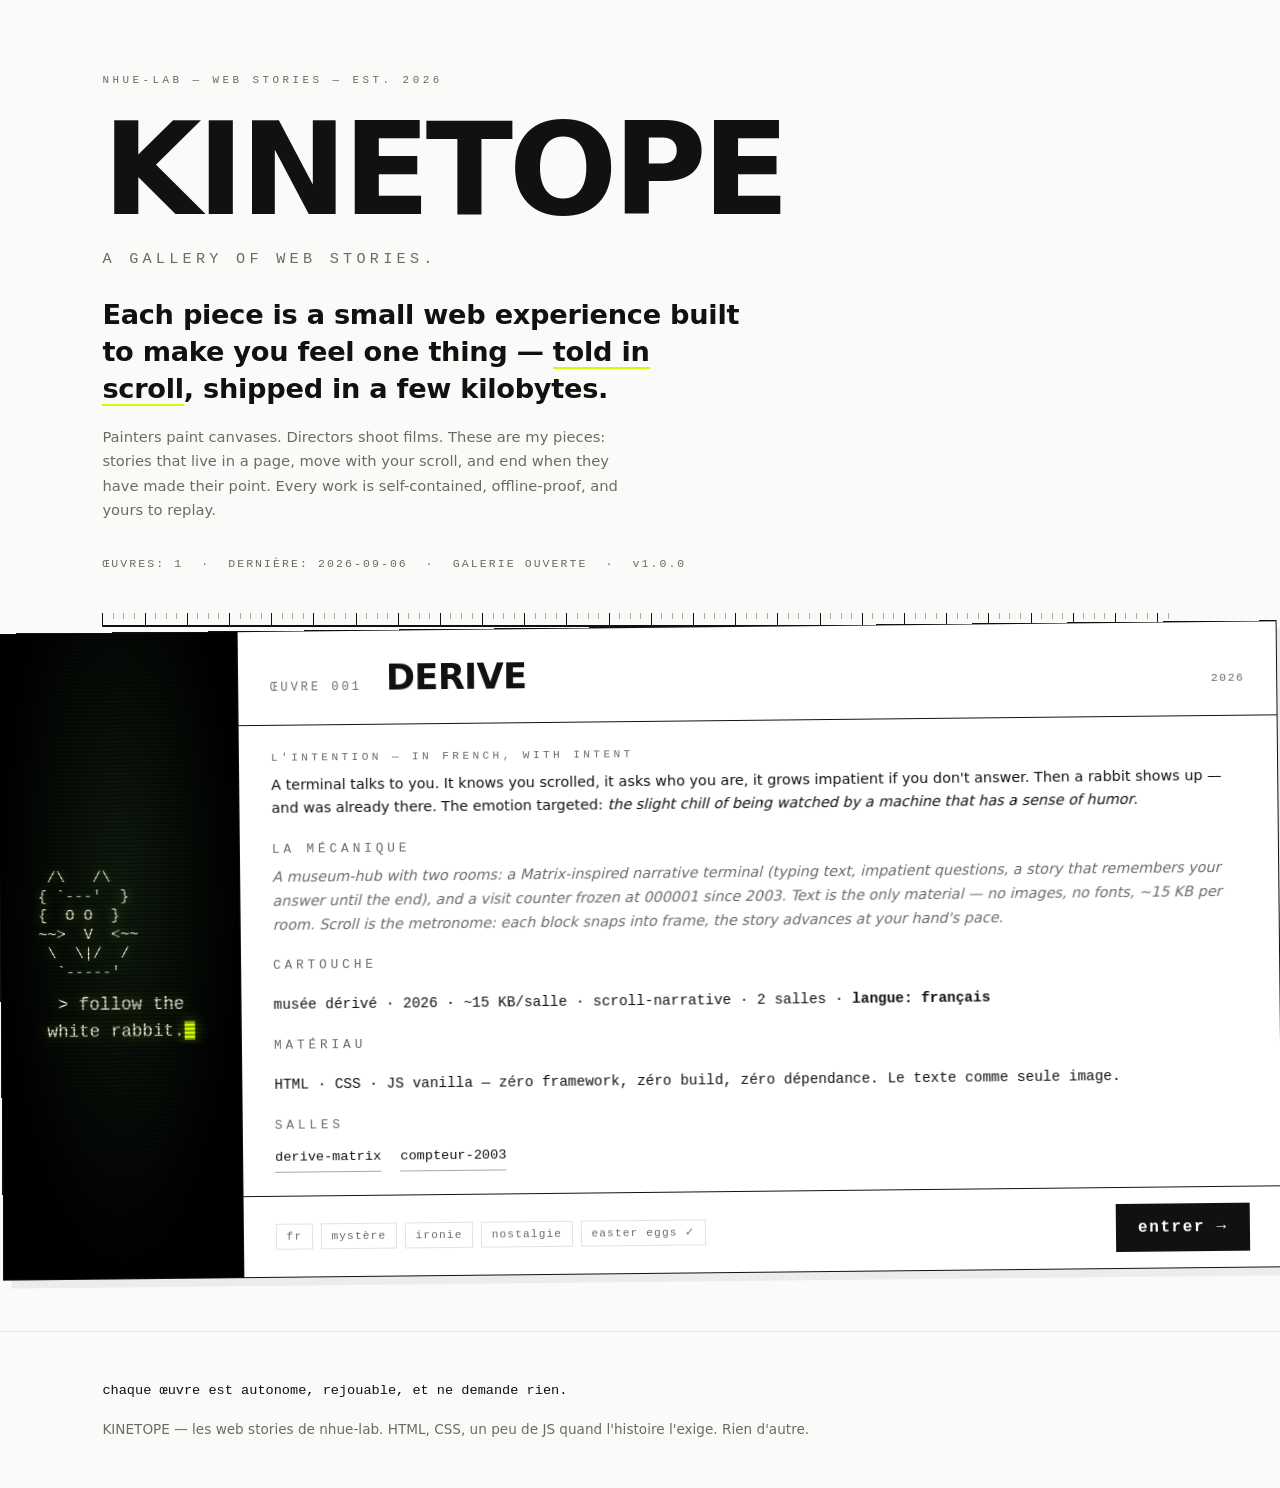
==== commit 6e5669c4: "feat: champ matériau au cartouche — HTML/CSS/JS vanilla assumé comme geste d'auteur" ====
--- a/index.html
+++ b/index.html
@@ -73,6 +73,8 @@
         each block snaps into frame, the story advances at your hand's pace.</p>
         <p class="label data">cartouche</p>
         <p class="data">musée dérivé · 2026 · ~15 KB/salle · scroll-narrative · 2 salles · <b lang="fr">langue: français</b></p>
+        <p class="label data">matériau</p>
+        <p class="data">HTML · CSS · JS vanilla — zéro framework, zéro build, zéro dépendance. Le texte comme seule image.</p>
         <p class="label data">salles</p>
         <ul class="exhibits">
           <li><a href="sites/derive/derive-matrix/">derive-matrix</a></li>
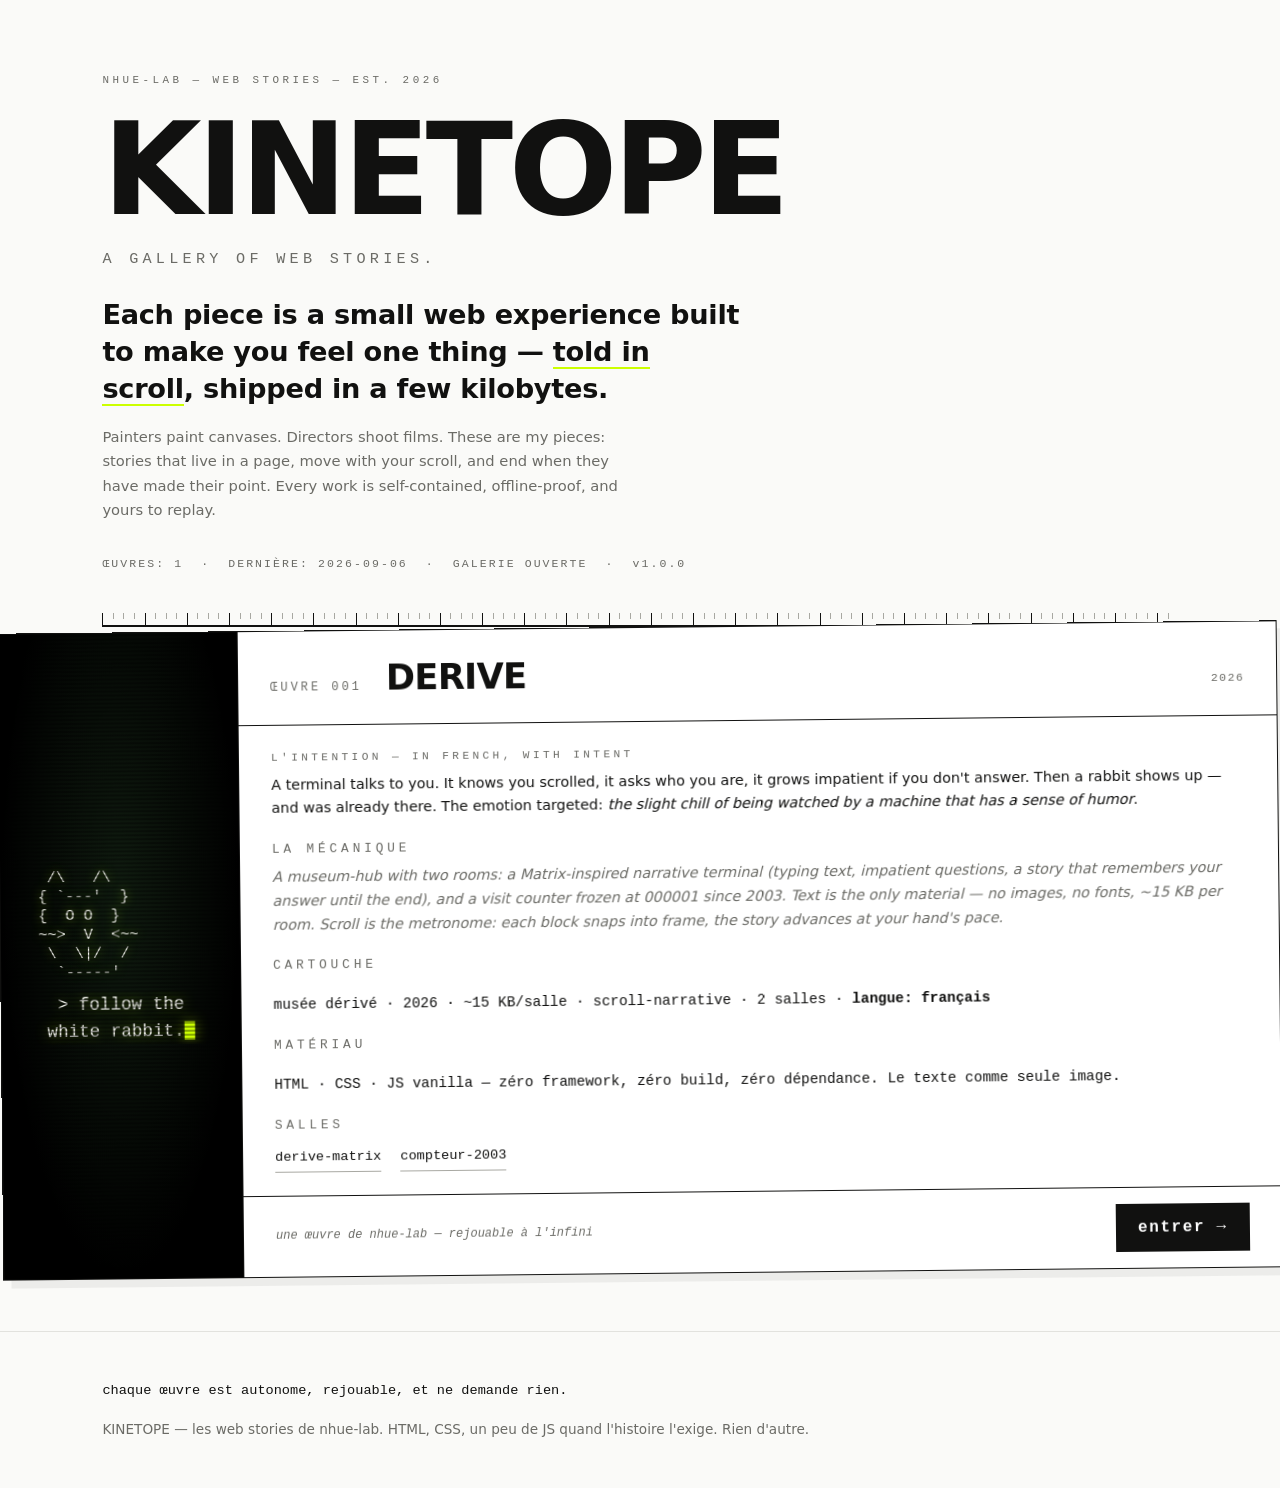
==== commit 7cf08863: "refactor: tags supprimés — remplacés par une ligne de signature d'auteur au pied de fiche" ====
--- a/index.html
+++ b/index.html
@@ -83,9 +83,7 @@
       </div>
 
       <div class="pied">
-        <div class="tags">
-          <span lang="fr">fr</span><span>mystère</span><span>ironie</span><span>nostalgie</span><span>easter eggs ✓</span>
-        </div>
+        <span class="deplacement">une œuvre de nhue-lab — rejouable à l'infini</span>
         <a class="cta" href="sites/derive/hub.html">entrer →</a>
       </div>
     </div>
--- a/style.css
+++ b/style.css
@@ -344,11 +344,13 @@
   display: flex; align-items: center; gap: 1.5rem; flex-wrap: wrap;
   padding: 1rem 2rem;
 }
-.tags { display: flex; gap: 0.5rem; flex-wrap: wrap; margin-right: auto; }
-.tags span {
-  border: 1px solid var(--ligne); padding: 0.15rem 0.6rem;
-  font-family: var(--mono);
-  font-size: 0.7rem; color: var(--gris); letter-spacing: 0.1em;
+.tags { display: none; } /* retiré : les tags appartenaient au dashboard, pas à la galerie */
+.deplacement {
+  font-family: var(--mono);
+  font-size: 0.75rem;
+  color: var(--gris);
+  font-style: italic;
+  margin-right: auto;
 }
 
 .fiche .exhibits { display: flex; gap: 1.2rem; flex-wrap: wrap; list-style: none; }
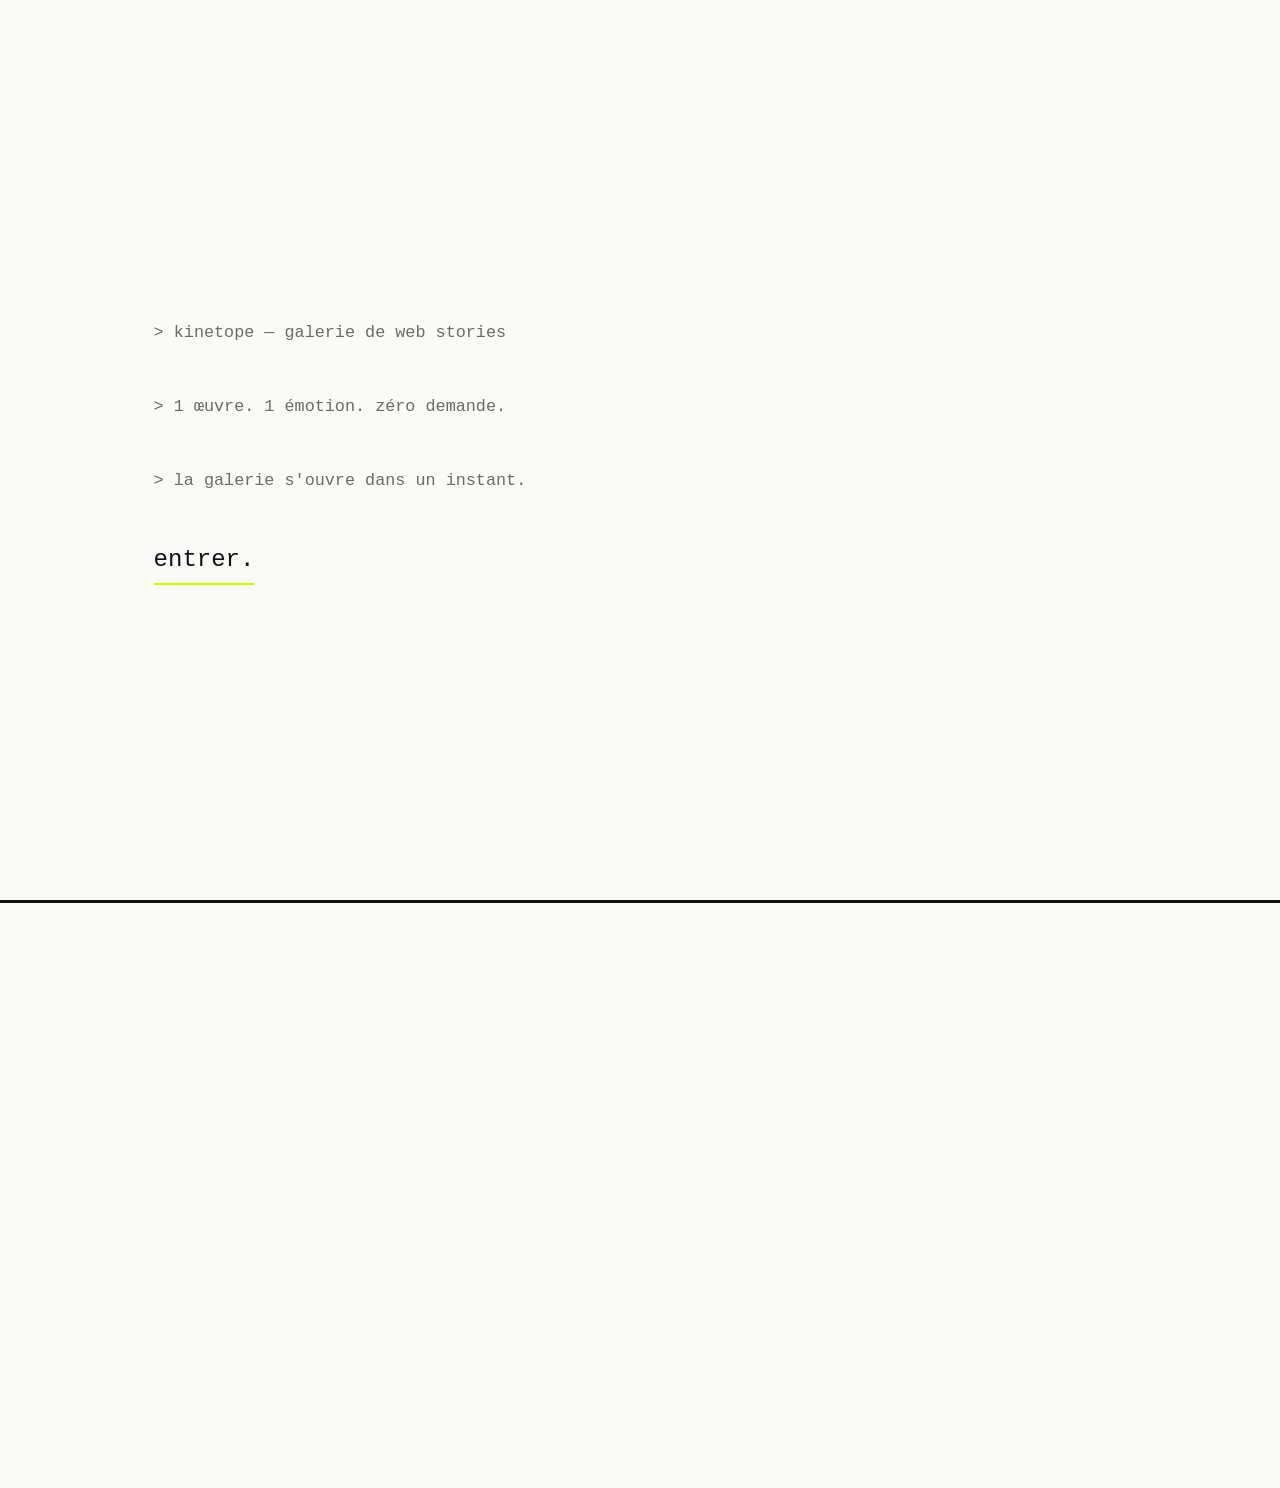
==== commit ddc73b24: "feat: le rituel d'entrée — porte qui tape son annonce, rideau vers le haut, espace/clavier pour entr" ====
--- a/index.html
+++ b/index.html
@@ -4,13 +4,24 @@
 <meta charset="utf-8">
 <meta name="viewport" content="width=device-width, initial-scale=1">
 <meta name="description" content="KINETOPE — web stories by nhue-lab. Small, self-contained, emotional.">
-<meta http-equiv="Content-Security-Policy" content="default-src 'none'; style-src 'self'">
+<meta http-equiv="Content-Security-Policy" content="default-src 'none'; style-src 'self'; script-src 'self'">
 <title>KINETOPE — web stories by nhue-lab</title>
 <link rel="stylesheet" href="style.css">
 </head>
 <body>
 
-<header class="hero">
+<!-- ============ LE RITUEL D'ENTRÉE ============
+     La galerie pratique ce qu'elle expose : le seuil est une œuvre.
+     Zéro localStorage — la porte s'ouvre à chaque visite.
+     reduced-motion : pas de rideau, l'intro est déjà entrée. -->
+<div class="porte" id="porte">
+  <pre class="porte-texte" aria-hidden="true"><span class="pl">&gt; kinetope — galerie de web stories</span>
+<span class="pl">&gt; 1 œuvre. 1 émotion. zéro demande.</span>
+<span class="pl">&gt; la galerie s'ouvre dans un instant.</span></pre>
+  <a class="entrer" id="entrer" href="#galerie-top">entrer.</a>
+</div>
+
+<header class="hero" id="galerie-top">
   <p class="sur-titre">NHUE-LAB — WEB STORIES — EST. 2026</p>
   <h1 class="logo">KINETOPE</h1>
   <p class="tagline">A gallery of web stories.</p>
@@ -93,8 +104,9 @@
 
 <footer>
   <p class="signature">chaque œuvre est autonome, rejouable, et ne demande rien.</p>
-  <p>KINETOPE — les web stories de nhue-lab. HTML, CSS, un peu de JS quand l'histoire l'exige. Rien d'autre.</p>
+  <p>KINETOPE — les web stories de nhue-lab. HTML, CSS, un peu de JS quand l'histoire l'exige. Rien d'autre. <a class="revoir" href="#" id="revoir">↩ revoir l'entrée</a></p>
 </footer>
 
+<script src="porte.js"></script>
 </body>
 </html>
--- a/style.css
+++ b/style.css
@@ -21,6 +21,84 @@
   line-height: 1.65;
 }
 
+/* ===== LE RITUEL D'ENTRÉE =====
+   La porte couvre la galerie tant qu'elle n'est pas ouverte.
+   Le contenu est dans le DOM dès le départ : c'est une mise en scène, pas un bloqueur. */
+.porte {
+  position: fixed;
+  inset: 0;
+  z-index: 1000;
+  background: var(--papier);
+  display: flex;
+  flex-direction: column;
+  justify-content: center;
+  align-items: flex-start;
+  padding: 0 12vw;
+  transition: transform 0.65s cubic-bezier(0.65, 0, 0.35, 1);
+}
+html.dedans .porte {
+  transform: translateY(-100%);
+  pointer-events: none;
+}
+/* le rideau laisse une signature : un filet d'encre à son bord inférieur */
+.porte::after {
+  content: "";
+  position: absolute;
+  left: 0; right: 0; bottom: -3px;
+  height: 3px;
+  background: var(--encre);
+}
+
+.porte-texte {
+  font-family: var(--mono);
+  font-size: clamp(0.8rem, 1.8vw, 1.05rem);
+  line-height: 2.2;
+  color: var(--gris);
+  margin-bottom: 2.5rem;
+}
+.porte-texte .pl {
+  display: block;
+  opacity: 0;
+  overflow: hidden;
+  white-space: nowrap;
+  width: 0;
+  animation: tape-porte 0.8s steps(28) forwards;
+}
+.porte-texte .pl:nth-child(1) { animation-delay: 0.3s; }
+.porte-texte .pl:nth-child(2) { animation-delay: 1.3s; }
+.porte-texte .pl:nth-child(3) { animation-delay: 2.3s; }
+@keyframes tape-porte { to { width: 100%; opacity: 1; } }
+
+/* le mot d'entrée : apparaît après le texte, pulse doucement */
+.entrer {
+  font-family: var(--mono);
+  font-size: clamp(1rem, 2.4vw, 1.5rem);
+  color: var(--encre);
+  text-decoration: none;
+  border-bottom: 2px solid var(--acide);
+  padding-bottom: 0.2rem;
+  opacity: 0;
+  animation: reveler-entrer 0.6s ease-out 3.4s forwards;
+}
+@keyframes reveler-entrer { to { opacity: 1; } }
+@media (prefers-reduced-motion: no-preference) {
+  .entrer { animation: reveler-entrer 0.6s ease-out 3.4s forwards, pulse-entrer 2.4s ease-in-out 4.2s infinite; }
+  @keyframes pulse-entrer {
+    0%, 100% { opacity: 1; }
+    50%      { opacity: 0.55; }
+  }
+}
+.entrer:hover, .entrer:focus-visible { color: var(--acide); }
+
+/* hors de la porte, la galerie est là — mais masquée par le rideau */
+html:not(.dedans) .hero, html:not(.dedans) main, html:not(.dedans) footer {
+  visibility: hidden;
+}
+html.dedans .hero, html.dedans main, html.dedans footer {
+  visibility: visible;
+  transition: visibility 0s 0.3s; /* révèle sous le rideau à mi-course */
+}
+
 /* ===== Hero — cartouche de spécimen : précision obsessionnelle, zéro décoration ===== */
 .hero { padding: 8vh 8vw 0; border-bottom: 0; position: relative; }
 
@@ -384,13 +462,18 @@
 /* ===== A11y ===== */
 @media (prefers-reduced-motion: reduce) {
   html { scroll-behavior: auto; }
-  .logo::before { animation: none; display: none; }   /* pas de rideau : titre visible d'emblée */
-  .logo::after { animation: none; content: none; }    /* pas de dérive */
+  /* le rituel : sans rideau, l'intro est déjà entrée — les lignes lues d'un bloc */
+  .porte { display: none; }
+  html:not(.dedans) .hero, html:not(.dedans) main, html:not(.dedans) footer { visibility: visible; }
+  .porte-texte .pl { animation: none; opacity: 1; width: 100%; }
+  .entrer { animation: none; opacity: 1; }
+  .logo::before { animation: none; display: none; }
+  .logo::after { animation: none; content: none; }
   .scene-terminal .caret::after { content: ""; }
   .scene-2003 .visiteur { animation: none; opacity: 1; }
   /* gravité cassée : posée mais figée, sans transition au survol */
   .fiche { transition: none; transform: none; }
   .fiche:hover, .fiche:focus-within { transform: none; }
   .anno-gauche, .anno-droite { transform: none; }
-  .lapin-mini { animation: none; }   /* le lapin reste posé, glow fixe */
-}
+  .lapin-mini { animation: none; }
+}
